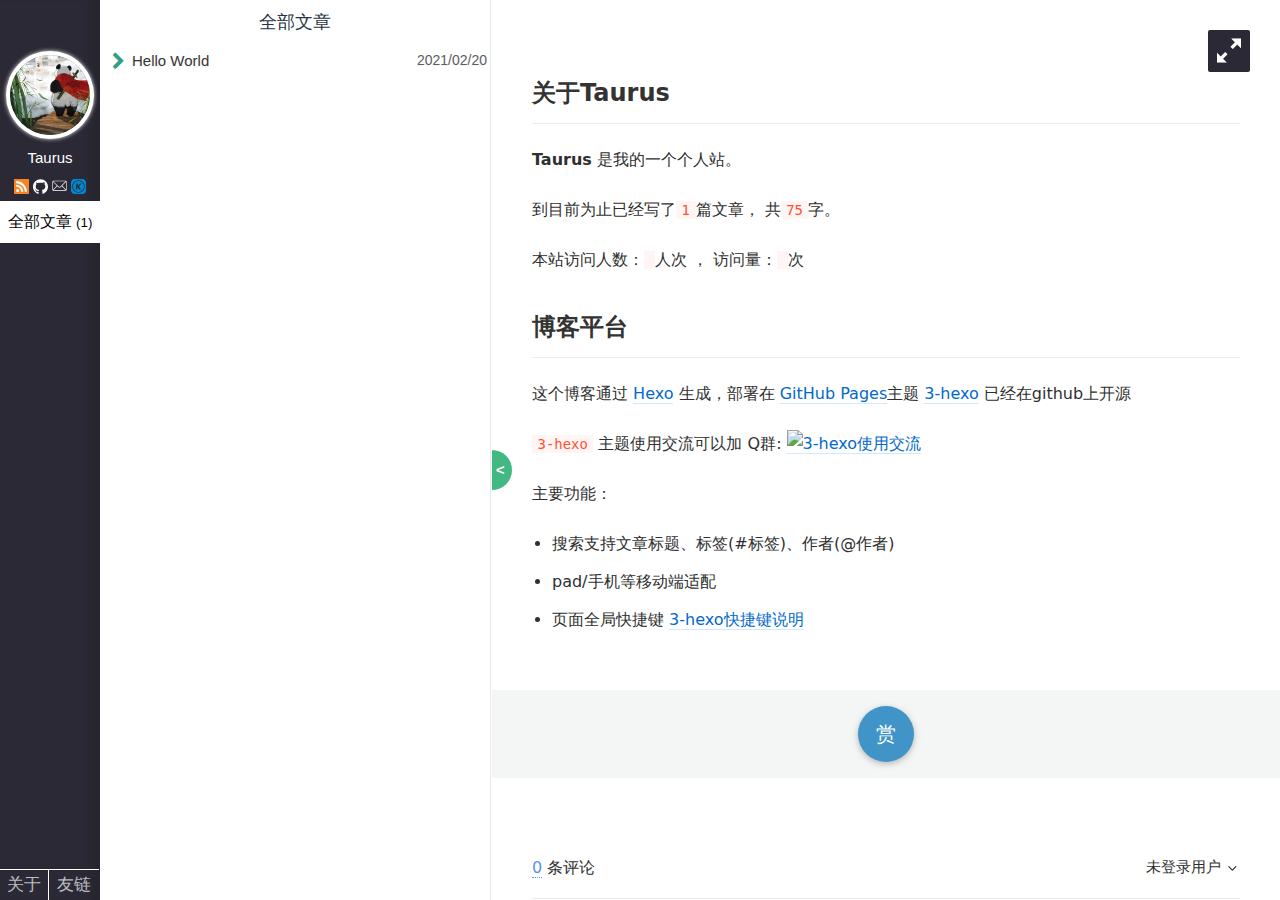
==== index.html @ 5e5635e1 "Site updated: 2021-02-20 22:38:14" ====
<!DOCTYPE html>
<html>
<head>
  <meta charset="utf-8">
  <title>Hexo</title>
  <meta name="keywords" content="">
  <meta name="description" content="Hexo">
    <meta name="viewport" content="width=device-width, initial-scale=1, maximum-scale=1">
<meta property="og:type" content="website">
<meta property="og:title" content="about">
<meta property="og:url" content="http://example.com/about/index.html">
<meta property="og:site_name" content="Hexo">
<meta property="og:locale" content="zh_CN">
<meta property="article:published_time" content="2021-02-20T12:24:36.000Z">
<meta property="article:modified_time" content="2021-02-20T12:24:36.630Z">
<meta property="article:author" content="Taurus">
<meta name="twitter:card" content="summary">


<link rel="icon" href="/img/avatar.jpg">

<link href="/css/style.css?v=1.1.0" rel="stylesheet">

<link href="/css/hl_theme/school-book.css?v=1.1.0" rel="stylesheet">

<link href="//cdn.jsdelivr.net/npm/animate.css@4.1.0/animate.min.css" rel="stylesheet">

<script src="//cdn.jsdelivr.net/npm/jquery@3.5.1/dist/jquery.min.js"></script>
<script src="/js/titleTip.js?v=1.1.0" ></script>

<script src="//cdn.jsdelivr.net/npm/highlightjs@9.16.2/highlight.pack.min.js"></script>
<script>
    hljs.initHighlightingOnLoad();
</script>

<script src="//cdn.jsdelivr.net/npm/nprogress@0.2.0/nprogress.min.js"></script>



<script src="//cdn.jsdelivr.net/npm/jquery.cookie@1.4.1/jquery.cookie.min.js" ></script>

<script src="/js/iconfont.js?v=1.1.0" ></script>

<meta name="generator" content="Hexo 5.3.0"></head>
<div style="display: none">
  <input class="theme_disqus_on" value="false">
  <input class="theme_preload_comment" value="">
  <input class="theme_blog_path" value="">
  <input id="theme_shortcut" value="true" />
  <input id="theme_highlight_on" value="true" />
  <input id="theme_code_copy" value="true" />
</div>



<body>
<aside class="nav mobile">
    <div class="nav-left">
        <a href="/"
   class="avatar_target">
    <img class="avatar"
         src="/img/avatar.jpg"/>
</a>
<div class="author">
    <span>Taurus</span>
</div>

<div class="icon">
    
        
            <a title="rss"
               href="/atom.xml"
               target="_blank">
                
                    <svg class="iconfont-svg" aria-hidden="true">
                        <use xlink:href="#icon-rss"></use>
                    </svg>
                
            </a>
        
    
        
            <a title="github"
               href="https://github.com/xpptaurus/"
               target="_blank">
                
                    <svg class="iconfont-svg" aria-hidden="true">
                        <use xlink:href="#icon-github"></use>
                    </svg>
                
            </a>
        
    
        
    
        
    
        
    
        
    
        
    
        
    
        
    
        
    
        
    
        
    
        
    
        
            <a title="email"
               href="mailto:xpp0506@outlook.com"
               target="_blank">
                
                    <svg class="iconfont-svg" aria-hidden="true">
                        <use xlink:href="#icon-email"></use>
                    </svg>
                
            </a>
        
    
        
    
        
            <a title="kugou"
               href="https://www.kugou.com/"
               target="_blank">
                
                    <svg class="iconfont-svg" aria-hidden="true">
                        <use xlink:href="#icon-kugou"></use>
                    </svg>
                
            </a>
        
    
        
    
</div>




<ul>
    <li>
        <div class="all active" data-rel="全部文章">全部文章
            
                <small>(1)</small>
            
        </div>
    </li>
    
</ul>
<div class="left-bottom">
    <div class="menus">
        
            
            
            
    </div>
    <div>
        
            <a class="about  hasFriend  site_url"
               
               href="/about">关于</a>
        
        <a style="width: 50%"
                
                                           class="friends">友链</a>
        
    </div>
</div>
<input type="hidden" id="yelog_site_posts_number" value="1">
<input type="hidden" id="yelog_site_word_count" value="75">
<div style="display: none">
    <span id="busuanzi_value_site_uv"></span>
    <span id="busuanzi_value_site_pv"></span>
</div>

    </div>
    <div class="nav-right">
        <div class="friends-area">
    <div class="friends-title">
        友情链接
        <i class="iconfont icon-left"></i>
    </div>
    <div class="friends-content">
        <ul>
            
            <li><a target="_blank" href="http://yelog.org/">叶落阁</a></li>
            
        </ul>
    </div>
</div>
        <div class="title-list">
    <div class="right-top">
        <div id="default-panel">
            <i class="iconfont icon-search" data-title="搜索 快捷键 i"></i>
            <div class="right-title">全部文章</div>
            <i class="iconfont icon-file-tree" data-title="切换到大纲视图 快捷键 w"></i>
        </div>
        <div id="search-panel">
            <i class="iconfont icon-left" data-title="返回"></i>
            <input id="local-search-input" />
            <label class="border-line" for="input"></label>
            <i class="iconfont icon-case-sensitive" data-title="大小写敏感"></i>
            <i class="iconfont icon-tag" data-title="标签"></i>
        </div>
        <div id="outline-panel" style="display: none">
            <div class="right-title">大纲</div>
            <i class="iconfont icon-list" data-title="切换到文章列表"></i>
        </div>
    </div>

    <div class="tags-list">
    <input id="tag-search" />
    <div class="tag-wrapper">
        
    </div>

</div>

    
    <nav id="title-list-nav">
        
        <a  class="全部文章 "
           href="/2021/02/20/hello-world/"
           data-tag=""
           data-author="" >
            <span class="post-title" title="Hello World">Hello World</span>
            <span class="post-date" title="2021-02-20 11:27:44">2021/02/20</span>
        </a>
        
        <div id="no-item-tips">

        </div>
    </nav>
    <div id="outline-list">
    </div>
</div>
    </div>
    <div class="hide-list">
        <div class="semicircle" data-title="切换全屏 快捷键 s">
            <div class="brackets first"><</div>
            <div class="brackets">&gt;</div>
        </div>
    </div>
</aside>
<div id="post" class="index">
    <div class="pjax">
        <article class="index">
            <div class="toc-ref">
    
        <ol class="toc"><li class="toc-item toc-level-2"><a class="toc-link" href="#%E5%85%B3%E4%BA%8ETaurus"><span class="toc-text">关于Taurus</span></a></li><li class="toc-item toc-level-2"><a class="toc-link" href="#%E5%8D%9A%E5%AE%A2%E5%B9%B3%E5%8F%B0"><span class="toc-text">博客平台</span></a></li></ol>
    
<style>
    .left-col .switch-btn,
    .left-col .switch-area {
        display: none;
    }
    .toc-level-3 i,
    .toc-level-3 ol {
        display: none !important;
    }
</style>
</div>
            <h2 id="关于Taurus"><a href="#关于Taurus" class="headerlink" title="关于Taurus"></a>关于Taurus</h2><p><strong>Taurus</strong> 是我的一个个人站。</p>
<p>到目前为止已经写了<code class="article_number"></code>篇文章， 共<code class="site_word_count"></code>字。</p>
<p>本站访问人数：<code class="site_uv"></code>人次 ， 访问量：<code class="site_pv"></code>次</p>
<h2 id="博客平台"><a href="#博客平台" class="headerlink" title="博客平台"></a>博客平台</h2><p>这个博客通过 <a target="_blank" rel="noopener" href="https://hexo.io/">Hexo</a> 生成，部署在 <a target="_blank" rel="noopener" href="https://pages.github.com/">GitHub Pages</a>主题 <a target="_blank" rel="noopener" href="https://github.com/yelog/hexo-theme-3-hexo">3-hexo</a> 已经在github上开源</p>
<p><code>3-hexo</code> 主题使用交流可以加 Q群: <a target="_blank" href="//shang.qq.com/wpa/qunwpa?idkey=e8cf083cc097141eaf323396f1766809b8e90ff00c67bb441898f672892f6904"><img data-ignore border="0" src="//pub.idqqimg.com/wpa/images/group.png" alt="3-hexo使用交流" title="3-hexo使用交流"></a></p>
<p>主要功能：</p>
<ul>
<li>搜索支持文章标题、标签(#标签)、作者(@作者)</li>
<li>pad/手机等移动端适配</li>
<li>页面全局快捷键 <a target="_blank" rel="noopener" href='http://yelog.org/2017/03/24/3-hexo-shortcuts/'>3-hexo快捷键说明</a></li>
</ul>

        </article>
        
        <p>
            <a  class="dashang" onclick="dashangToggle()">赏</a>
        </p>
        
        
    <div id="comments"></div>
<link rel="stylesheet" href="https://cdn.jsdelivr.net/npm/gitalk@1/dist/gitalk.css">

<script type="text/javascript">
    $.getScript('/js/gitalk.js', function () {
        var gitalk = new Gitalk({
            clientID: 'd3117de7c36313c85e5b',
            clientSecret: 'a9ff0239d09b434a0bc7a753581d381f7cf999e9',
            repo: 'xpptaurus.github.io',
            owner: 'xpptaurus',
            admin: ['xpptaurus'],
            id: decodeURI(location.pathname),
            distractionFreeMode: 'true',
            language: 'zh-CN',
            perPage: parseInt('10',10)
        })
        gitalk.render('comments')
    })
</script>


    </div>
    <div class="copyright">
        <p class="footer-entry">
    ©2016-2020 Yelog
</p>
<p class="footer-entry">Built with <a href="https://hexo.io/" target="_blank">Hexo</a> and <a href="https://github.com/yelog/hexo-theme-3-hexo" target="_blank">3-hexo</a> theme</p>

    </div>
</div>
<div class="full-toc">
    <button class="full" data-title="切换全屏 快捷键 s"><span class="min "></span></button>
<a class="" id="rocket" ></a>

</div>

<div class="hide_box" onclick="dashangToggle()"></div>
<div class="shang_box">
    <a class="shang_close"  onclick="dashangToggle()">×</a>
    <div class="shang_tit">
        <p>喜欢就点赞,疼爱就打赏</p>
    </div>
    <div class="shang_payimg">
        <div class="pay_img">
            <img src="/img/alipay.jpg" class="alipay" title="扫码支持">
            <img src="/img/weixin.jpg" class="weixin" title="扫码支持">
        </div>
    </div>
    <div class="shang_payselect">
        <span><label><input type="radio" name="pay" checked value="alipay">支付宝</label></span><span><label><input type="radio" name="pay" value="weixin">微信</label></span>
    </div>
</div>


</body>
<script src="/js/jquery.pjax.js?v=1.1.0" ></script>

<script src="/js/script.js?v=1.1.0" ></script>
<script>
    var img_resize = 'default';
    function initArticle() {
        /*渲染对应的表格样式*/
        
            $("#post .pjax table").addClass("green_title");
        

        /*渲染打赏样式*/
        
        $("input[name=pay]").on("click", function () {
            if($("input[name=pay]:checked").val()=="weixin"){
                $(".shang_box .shang_payimg .pay_img").addClass("weixin_img");
            } else {
                $(".shang_box .shang_payimg .pay_img").removeClass("weixin_img");
            }
        })
        

        /*高亮代码块行号*/
        
        $('pre code').each(function(){
            var lines = $(this).text().trim().split('\n').length, widther='';
            if (lines>99) {
                widther = 'widther'
            }
            var $numbering = $('<ul/>').addClass('pre-numbering ' + widther).attr("unselectable","on");
            $(this).addClass('has-numbering ' + widther)
                    .parent()
                    .append($numbering);
            for(var i=1;i<=lines;i++){
                $numbering.append($('<li/>').text(i));
            }
        });
        

        /*访问数量*/
        
        $.getScript("//busuanzi.ibruce.info/busuanzi/2.3/busuanzi.pure.mini.js");
        

        /*代码高亮，行号对齐*/
        $('.pre-numbering').css('line-height',$('.has-numbering').css('line-height'));

        
        
    }

    /*打赏页面隐藏与展示*/
    
    function dashangToggle() {
        $(".shang_box").fadeToggle();
        $(".hide_box").fadeToggle();
    }
    

</script>

<!--加入行号的高亮代码块样式-->

<style>
    pre{
        position: relative;
        margin-bottom: 24px;
        border-radius: 10px;
        border: 1px solid #e2dede;
        background: #FFF;
        overflow: hidden;
    }
    code.has-numbering{
        margin-left: 30px;
    }
    code.has-numbering.widther{
        margin-left: 35px;
    }
    .pre-numbering{
        margin: 0;
        position: absolute;
        top: 0;
        left: 0;
        width: 20px;
        padding: 0.5em 3px 0.7em 5px;
        border-right: 1px solid #C3CCD0;
        text-align: right;
        color: #AAA;
        background-color: ;
    }
    .pre-numbering.widther {
        width: 35px;
    }
</style>

<!--自定义样式设置-->
<style>
    
    
    .nav {
        width: 542px;
    }
    .nav.fullscreen {
        margin-left: -542px;
    }
    .nav-left {
        width: 120px;
    }
    
    
    @media screen and (max-width: 1468px) {
        .nav {
            width: 492px;
        }
        .nav.fullscreen {
            margin-left: -492px;
        }
        .nav-left {
            width: 100px;
        }
    }
    
    
    @media screen and (max-width: 1024px) {
        .nav {
            width: 492px;
            margin-left: -492px
        }
        .nav.fullscreen {
            margin-left: 0;
        }
    }
    
    @media screen and (max-width: 426px) {
        .nav {
            width: 100%;
        }
        .nav-left {
            width: 100%;
        }
    }
    
    
    .nav-right .title-list nav a .post-title, .nav-right .title-list #local-search-result a .post-title {
        color: #383636;
    }
    
    
    .nav-right .title-list nav a .post-date, .nav-right .title-list #local-search-result a .post-date {
        color: #5e5e5f;
    }
    
    
    .nav-right nav a.hover, #local-search-result a.hover{
        background-color: #e2e0e0;
    }
    
    

    /*列表样式*/
    

    /* 背景图样式 */
    
    


    /*引用块样式*/
    

    /*文章列表背景图*/
    

    
</style>







</html>
---- css/style.css ----
#comments {
  padding: 2.5em;
  background: #fff;
}
#comments .comment-bar {
  display: block;
  cursor: pointer;
  background: rgba(255,255,255,0.3);
  padding: 0.5rem;
  -webkit-box-shadow: 3px 2px 8px rgba(0,0,0,0.07);
  box-shadow: 3px 2px 8px rgba(0,0,0,0.07);
  text-align: center;
  font-size: 2rem;
}
#comments .comment-bar a {
  display: inline-block;
  width: 3em;
  text-decoration: none;
  outline-width: 0;
  color: #258fb8;
  outline: none;
}
#comments .comment-bar a .fa.pulse {
  -webkit-animation-name: pulse;
  animation-name: pulse;
}
#comments .comment-bar a .fa.animated {
  -webkit-animation-duration: 1s;
  animation-duration: 1s;
  -webkit-animation-fill-mode: both;
  animation-fill-mode: both;
}
#comments .comment-bar a .fa.animated.infinite {
  -webkit-animation-iteration-count: infinite;
  animation-iteration-count: infinite;
}
#comments .comment-bar a .fa:before {
  content: "\f27b";
}
#comments .comment-bar a .fa.fa-spinner {
  display: none;
}
.shang_box {
  width: 540px;
  height: 450px;
  padding: 10px;
  background-color: #3f3f3f;
  -webkit-border-radius: 10px;
  border-radius: 10px;
  position: fixed;
  z-index: 41;
  left: 50%;
  top: 50%;
  margin-left: -280px;
  margin-top: -225px;
  border: 1px dotted #000;
  display: none;
}
.shang_box .shang_close {
  position: absolute;
  display: inline-block;
  font-weight: 200;
  font-size: 50px;
  right: 19px;
  outline: none;
  text-shadow: none;
  color: #4094c7;
}
.shang_box .shang_tit {
  width: 100%;
  font-family: Roboto, "Roboto", serif;
  height: 75px;
  text-align: center;
  line-height: 66px;
  color: #fff;
  font-size: 30px;
  margin-top: 7px;
  margin-right: 2px;
}
.shang_box .shang_payimg {
  width: 255px;
  height: 255px;
  padding: 10px;
  border: 6px solid #4094c7;
  margin: 0 auto;
  -webkit-border-radius: 3px;
  border-radius: 3px;
  overflow: hidden;
}
.shang_box .shang_payimg .pay_img {
  width: 535px;
  vertical-align: middle;
  transition: margin-left 0.5s;
}
.shang_box .shang_payimg .pay_img.weixin_img {
  margin-left: -280px;
}
.shang_box .shang_payimg .pay_img img {
  width: 255px;
}
.shang_box .shang_payimg .pay_img img.weixin {
  margin: auto 0 auto 16px;
  display: block;
  float: right;
}
.shang_box .shang_payselect {
  font-size: 20px;
  color: #fff;
  text-align: center;
  margin: 0 auto;
  margin-top: 20px;
  height: 60px;
  width: 320px;
}
.shang_box .shang_payselect input[type=radio],
.shang_box .shang_payselect label {
  cursor: pointer;
}
.hide_box {
  z-index: 40;
  background: #000;
  opacity: 0.5;
  -moz-opacity: 0.5;
  left: 0;
  top: 0;
  bottom: 0;
  right: 0;
  height: 100%;
  width: 100%;
  position: fixed;
  display: none;
}
@-webkit-keyframes fadeIns {
  from {
    -webkit-transform: translateY(30px);
    opacity: 0;
  }
  to {
    -webkit-transform: translateY(0);
    opacity: 1;
  }
}
@-moz-keyframes fadeIns {
  from {
    -moz-transform: translateY(30px);
    opacity: 0;
  }
  to {
    -moz-transform: translateY(0);
    opacity: 1;
  }
}
@-ms-keyframes fadeIns {
  from {
    -ms-transform: translateY(30px);
    opacity: 0;
  }
  to {
    -ms-transform: translateY(0);
    opacity: 1;
  }
}
@-o-keyframes fadeIns {
  from {
    -o-transform: translateY(30px);
    opacity: 0;
  }
  to {
    -o-transform: translateY(0);
    opacity: 1;
  }
}
@-webkit-keyframes fadeOuts {
  from {
    -webkit-transform: translateY(0);
    opacity: 1;
  }
  to {
    -webkit-transform: translateY(-30px);
    opacity: 0;
  }
}
@-moz-keyframes fadeOuts {
  from {
    -moz-transform: translateY(0);
    opacity: 1;
  }
  to {
    -moz-transform: translateY(-30px);
    opacity: 0;
  }
}
@-ms-keyframes fadeOuts {
  from {
    -ms-transform: translateY(0);
    opacity: 1;
  }
  to {
    -ms-transform: translateY(-30px);
    opacity: 0;
  }
}
@-o-keyframes fadeOuts {
  from {
    -o-transform: translateY(0);
    opacity: 1;
  }
  to {
    -o-transform: translateY(-30px);
    opacity: 0;
  }
}
@-moz-keyframes fadeIns {
  from {
    transform: translateY(30px);
    opacity: 0;
  }
  to {
    transform: translateY(0);
    opacity: 1;
  }
}
@-webkit-keyframes fadeIns {
  from {
    transform: translateY(30px);
    opacity: 0;
  }
  to {
    transform: translateY(0);
    opacity: 1;
  }
}
@-o-keyframes fadeIns {
  from {
    transform: translateY(30px);
    opacity: 0;
  }
  to {
    transform: translateY(0);
    opacity: 1;
  }
}
@keyframes fadeIns {
  from {
    transform: translateY(30px);
    opacity: 0;
  }
  to {
    transform: translateY(0);
    opacity: 1;
  }
}
@-moz-keyframes fadeOuts {
  from {
    transform: translateY(0);
    opacity: 1;
  }
  to {
    transform: translateY(-30px);
    opacity: 0;
  }
}
@-webkit-keyframes fadeOuts {
  from {
    transform: translateY(0);
    opacity: 1;
  }
  to {
    transform: translateY(-30px);
    opacity: 0;
  }
}
@-o-keyframes fadeOuts {
  from {
    transform: translateY(0);
    opacity: 1;
  }
  to {
    transform: translateY(-30px);
    opacity: 0;
  }
}
@keyframes fadeOuts {
  from {
    transform: translateY(0);
    opacity: 1;
  }
  to {
    transform: translateY(-30px);
    opacity: 0;
  }
}
@font-face {
  font-family: 'icomoon';
  src: url("fonts/icomoon.eot?ul7tfk");
  src: url("fonts/icomoon.eot?ul7tfk#iefix") format('embedded-opentype'), url("fonts/icomoon.ttf?ul7tfk") format('truetype'), url("fonts/icomoon.woff?ul7tfk") format('woff'), url("fonts/icomoon.svg?ul7tfk#icomoon") format('svg');
  font-weight: normal;
  font-style: normal;
}
.article .article-meta .date:before,
.nav-right nav a:before,
#local-search-result a:before,
.nav-right form .cross:before,
.full-toc .full .min:before,
.full-toc .full .max:before,
.full-toc .post-toc-menu .post-toc-menu-icons:before,
.nav-left .icon a:before,
#post .pjax article .article-meta .top:before,
.article .article-meta .author:before,
.full-toc #rocket:before,
.full-toc #rocket:after,
.nav-right .back-title-list:before {
  margin-right: 0.2em;
  font-family: 'icomoon' !important;
  speak: none;
  font-style: normal;
  font-weight: normal;
  font-variant: normal;
  text-transform: none;
  line-height: 1;
  -webkit-font-smoothing: antialiased;
}
@font-face {
  font-family: 'iconfont'; /* project id 236002 */
  src: url("//at.alicdn.com/t/font_236002_600u3zzht94.eot");
  src: url("//at.alicdn.com/t/font_236002_600u3zzht94.eot?#iefix") format('embedded-opentype'), url("//at.alicdn.com/t/font_236002_600u3zzht94.woff2") format('woff2'), url("//at.alicdn.com/t/font_236002_600u3zzht94.woff") format('woff'), url("//at.alicdn.com/t/font_236002_600u3zzht94.ttf") format('truetype'), url("//at.alicdn.com/t/font_236002_600u3zzht94.svg#iconfont") format('svg');
}
.iconfont {
  font-family: "iconfont", "custom-iconfont" !important;
  font-size: 16px;
  font-style: normal;
  -webkit-font-smoothing: antialiased;
  -moz-osx-font-smoothing: grayscale;
}
.icon-clock:before {
  content: "\e787";
}
.icon-search:before {
  content: "\e60f";
}
.icon-email:before {
  content: "\e665";
}
.icon-cancle:before {
  content: "\e602";
}
.icon-right:before {
  content: "\e65b";
}
.icon-tag:before {
  content: "\e603";
}
.icon-rss:before {
  content: "\e611";
}
.icon-csdn:before {
  content: "\e601";
}
.icon-juejin:before {
  content: "\e605";
}
.icon-twitter:before {
  content: "\e659";
}
.icon-github:before {
  content: "\e600";
}
.icon-jianshu:before {
  content: "\e68a";
}
.icon-zhihu:before {
  content: "\e6c2";
}
.icon-facebook:before {
  content: "\e604";
}
.icon-linkedin:before {
  content: "\e64d";
}
.icon-instagram:before {
  content: "\e66c";
}
.icon-weibo:before {
  content: "\e698";
}
.icon-oschina:before {
  content: "\e606";
}
.icon-reddit:before {
  content: "\e60c";
}
.icon-qq:before {
  content: "\e626";
}
.icon-kugou:before {
  content: "\e6ce";
}
.icon-file-tree:before {
  content: "\e6a6";
}
.icon-left:before {
  content: "\e624";
}
.icon-list:before {
  content: "\e619";
}
.icon-category:before {
  content: "\e62c";
}
.icon-tag:before {
  content: "\e7a3";
}
.icon-case-sensitive:before {
  content: "\e612";
}
.neteasemusic:before {
  content: "\e607";
}
.iconfont-svg {
  width: 1em;
  height: 1em;
  vertical-align: -0.15em;
  fill: currentColor;
  overflow: hidden;
}
.full-toc .full {
  display: block;
  position: fixed;
  top: 30px;
  right: 40px;
  z-index: 31;
  width: 42px;
  height: 42px;
  padding: 0;
  background: transparent;
  border: none;
  border-radius: 2px;
  outline: none;
  overflow: hidden;
  cursor: pointer;
}
.full-toc .full .min,
.full-toc .full .max {
  transform: translateX(50%);
  padding-top: 9px;
  display: block;
  width: 200%;
  height: 42px;
  margin-left: -100%;
  font-size: 24px;
  line-height: 42px;
  color: #fff;
  background: #2a2935;
  overflow: hidden;
}
.full-toc .full .min:before {
  float: left;
  width: 50%;
  content: "\e98b";
}
.full-toc .full .max:before {
  float: left;
  width: 50%;
  content: "\e98c";
}
.full-toc #rocket {
  position: fixed;
  bottom: 30px;
  top: auto;
  right: 20px;
  font-size: 40px;
  z-index: 21;
  display: none;
  opacity: 0;
  transition: opacity 0.8s, bottom 0.8s;
}
.full-toc #rocket:hover {
  opacity: 1;
}
.full-toc #rocket:hover::before {
  color: #449fdb;
}
.full-toc #rocket:before {
  content: "\e900";
  position: absolute;
  bottom: 0;
  right: -4px;
  transition: color 0.5s;
}
.full-toc #rocket.launch {
  bottom: 450px;
  opacity: 0;
}
.full-toc #rocket.launch:before {
  content: "\e900";
  position: absolute;
  bottom: 0;
  right: -4px;
  color: #449fdb;
}
.full-toc #rocket.launch:after {
  content: "\e9a9";
  position: absolute;
  right: 9px;
  bottom: -16px;
  font-size: 21px;
  color: #f00;
}
.nav-left {
  width: 120px;
  height: 100%;
  background: #2a2935;
  box-shadow: inset -15px 0 15px -15px #222;
  float: left;
  position: relative;
  -webkit-user-select: none;
  -moz-user-select: none;
  -ms-user-select: none;
  -o-user-select: none;
  user-select: none;
}
.nav-left .avatar {
  width: 100px;
  height: 100px;
  margin: 55px auto 15px;
  border-radius: 50%;
  box-shadow: 0 0 0 4px #fff, 0 0 4px 4px #eee;
  background-repeat: no-repeat;
  background-size: 100px 100px;
  display: block;
}
.nav-left .avatar:hover {
  -webkit-animation: rubberBand 1s;
  animation: rubberBand 1s;
}
.nav-left .author {
  text-align: center;
  height: 27px;
  color: #fff;
}
.nav-left .more-menus {
  display: none;
}
.nav-left .icon {
  text-align: center;
  margin: 0 auto 5px;
}
.nav-left .icon a {
  color: #fff;
  line-height: 19px;
}
.nav-left .icon a:hover {
  color: #309e85;
}
.nav-left ul {
  margin: 0;
  padding: 0;
  font-size: 17px;
  border-top: 1px solid #fff;
  list-style: none;
  overflow-y: auto;
}
.nav-left ul.sub {
  transition: height 0.3s, border-top 0.3s;
  border-left: solid 2px #f00;
  overflow-y: hidden;
}
.nav-left ul.sub.hide {
  height: 0 !important;
  border-top: hidden;
}
.nav-left ul.sub li {
  line-height: 25px;
  font-size: 14px;
}
.nav-left ul.sub li:last-child {
  border-bottom: hidden;
}
.nav-left ul.sub li>div {
  height: 25px;
}
.nav-left ul li {
  line-height: 40px;
  text-align: center;
  border-bottom: 1px solid #fff;
  cursor: pointer;
}
.nav-left ul li>div {
  height: 40px;
  color: rgba(255,255,255,0.7);
  transition: all 0.15s linear;
  position: relative;
  white-space: nowrap;
  overflow: hidden;
}
.nav-left ul li>div:hover {
  color: #f7f7f7;
  box-shadow: inset 6px 0 0 #fff;
}
.nav-left ul li>div.active {
  color: #020202;
  box-shadow: inset 165px 0 0 #fff;
}
.nav-left ul li>div>.fold {
  left: 4px;
  font-size: 0.7em;
  position: absolute;
  transition: transform 0.3s;
}
.nav-left ul li>div>.fold.unfold {
  transform: rotate(90deg);
}
.nav-left .left-bottom {
  position: absolute;
  display: table;
  border-collapse: collapse;
  bottom: 0;
  width: 100%;
  font-size: 0;
  color: rgba(255,255,255,0.7);
}
.nav-left .left-bottom a {
  font-size: 17px;
  display: table-cell;
  height: 30px;
  text-align: center;
  vertical-align: middle;
  border-top: 1px solid #fff;
  width: 100%;
  line-height: 30px;
}
.nav-left .left-bottom a.about {
  display: inline-block;
}
.nav-left .left-bottom a.about.hasFriend {
  border-right: 1px solid #fff;
  width: calc(49% - 1px);
}
.nav-left .left-bottom a.friends {
  display: inline-block;
}
.nav-left .left-bottom a.dynamic-menu {
  display: block;
}
.nav-right {
  width: 420px;
  height: 100%;
  background: #fff;
  border-right: 1px solid #e5e8ec;
  overflow: hidden;
  float: left;
  position: relative;
  -webkit-user-select: none;
  -moz-user-select: none;
  -ms-user-select: none;
  -o-user-select: none;
  user-select: none;
}
.nav-right .title-list {
  margin-left: 0;
  transition: margin-left 0.5s;
}
.nav-right .title-list.friend {
  margin-left: 421px;
}
.nav-right .title-list .right-top {
  height: 45px;
  position: absolute;
  top: 0;
  width: 100%;
  font-size: 15px;
}
.nav-right .title-list .right-top #default-panel,
.nav-right .title-list .right-top #outline-panel {
  text-align: center;
  height: 45px;
}
.nav-right .title-list .right-top #default-panel .right-title,
.nav-right .title-list .right-top #outline-panel .right-title {
  height: 45px;
  line-height: 45px;
  font-size: 18px;
}
.nav-right .title-list .right-top #default-panel .iconfont,
.nav-right .title-list .right-top #outline-panel .iconfont {
  position: absolute;
  top: 50%;
  transform: translate(0, -50%);
  cursor: pointer;
  font-size: 16px;
}
.nav-right .title-list .right-top #default-panel .iconfont.icon-search,
.nav-right .title-list .right-top #outline-panel .iconfont.icon-search {
  left: 15px;
}
.nav-right .title-list .right-top #default-panel .iconfont.icon-search.active,
.nav-right .title-list .right-top #outline-panel .iconfont.icon-search.active {
  color: #007fff;
}
.nav-right .title-list .right-top #default-panel .iconfont.icon-file-tree,
.nav-right .title-list .right-top #outline-panel .iconfont.icon-file-tree {
  right: 15px;
  font-size: 18px;
}
.nav-right .title-list .right-top #default-panel .iconfont.icon-list,
.nav-right .title-list .right-top #outline-panel .iconfont.icon-list {
  right: 15px;
}
.nav-right .title-list .right-top #search-panel {
  height: 45px;
  line-height: 45px;
  display: none;
}
.nav-right .title-list .right-top #search-panel .iconfont {
  position: absolute;
  top: 50%;
  transform: translate(0, -50%);
  cursor: pointer;
}
.nav-right .title-list .right-top #search-panel .iconfont.icon-left {
  left: 15px;
}
.nav-right .title-list .right-top #search-panel .iconfont.icon-case-sensitive {
  right: 50px;
}
.nav-right .title-list .right-top #search-panel .iconfont.icon-case-sensitive:hover::before,
.nav-right .title-list .right-top #search-panel .iconfont.icon-case-sensitive.active:before {
  background: #bfbcbc;
  padding: 1px;
  border: 1px solid #979696;
}
.nav-right .title-list .right-top #search-panel .iconfont.icon-tag {
  right: 15px;
}
.nav-right .title-list .right-top #search-panel #local-search-input {
  font-size: 18px;
  color: #333;
  height: 32px;
  width: calc(100% - 90px);
  margin: auto 45px auto 45px;
  border: none;
  border-bottom: 1px solid #e5e8ec;
  outline: none;
}
.nav-right .title-list .right-top #search-panel #local-search-input:focus + .border-line {
  width: calc(100% - 90px);
}
.nav-right .title-list .right-top #search-panel .border-line {
  position: absolute;
  left: 45px;
  right: 0;
  bottom: 5px;
  z-index: 1;
  height: 2px;
  background-color: #03a6ff;
  width: 0;
  transition: all 0.3s;
}
.nav-right .title-list .tags-list {
  display: none;
  margin: 15px 10px 15px;
  padding: 10px;
  background: #f1f1f1;
  border-radius: 25px;
  list-style: none outside none;
  width: 150px;
  position: fixed;
  z-index: 200;
  left: 200px;
  top: 45px;
  box-shadow: 0 2px 12px 0 rgba(0,0,0,0.1);
  border: 1px solid #ebeef5;
}
.nav-right .title-list .tags-list #tag-search {
  display: block;
  width: 100%;
  height: 28px;
  font-size: 17px;
  padding-left: 10px;
  border-radius: 14px;
  border: none;
  outline: none;
  box-sizing: border-box;
}
.nav-right .title-list .tags-list .tag-wrapper {
  max-height: 500px;
  overflow-y: auto;
  overflow-x: hidden;
  margin-top: 10px;
}
.nav-right .title-list .tags-list .tag-wrapper::-webkit-scrollbar {
  width: 3px;
}
.nav-right .title-list .tags-list .tag-wrapper::-webkit-scrollbar-thumb {
  background: #309e85;
}
.nav-right .title-list .tags-list .tag-wrapper li {
  float: none;
  cursor: pointer;
  position: relative;
  font-size: 14px;
  color: #333;
  padding: 0 20px;
}
.nav-right .title-list .tags-list .tag-wrapper li:hover {
  background: #fff;
}
.nav-right .title-list .tags-list .tag-wrapper li .icon-tag {
  position: absolute;
  left: 15px;
  top: 50%;
  transform: translate(0, -50%);
}
.nav-right .title-list .tags-list .tag-wrapper li a {
  height: 18px;
  line-height: 18px;
  padding: 0 5px 0 10px;
  position: relative;
  border-radius: 0 5px 5px 0;
  margin: 5px 9px 5px 8px;
  display: inline-block;
  white-space: nowrap;
  text-overflow: ellipsis;
}
.nav-right .title-list #outline-list {
  display: none;
  position: absolute;
  top: 45px;
  width: 100%;
  padding: 0 25px;
  box-sizing: border-box;
  height: calc(100vh - 45px);
  overflow-y: auto;
  overflow-x: hidden;
}
.nav-right .title-list #outline-list::-webkit-scrollbar {
  width: 3px;
}
.nav-right .title-list #outline-list::-webkit-scrollbar-thumb {
  background: #309e85;
}
.nav-right .title-list #outline-list .toc {
  list-style-type: none;
  font-size: 1rem;
  line-height: 1.3;
  padding: 0;
  color: #333;
  font-weight: 400;
  position: relative;
}
.nav-right .title-list #outline-list .toc:before {
  content: "";
  position: absolute;
  top: 0;
  left: 7px;
  bottom: 0;
  width: 2px;
  background-color: #ebedef;
  opacity: 0.5;
}
.nav-right .title-list #outline-list .toc .toc-level-1>a,
.nav-right .title-list #outline-list .toc .toc-level-2>a {
  font-weight: 600;
  color: #333;
  margin: 6px 0;
  padding: 4px 0 4px 21px;
}
.nav-right .title-list #outline-list .toc .toc-level-1>a:before,
.nav-right .title-list #outline-list .toc .toc-level-2>a:before {
  left: 5px;
  margin-top: -3px;
  width: 6px;
  height: 6px;
}
.nav-right .title-list #outline-list .toc ol {
  list-style-type: none;
}
.nav-right .title-list #outline-list .toc a {
  display: block;
  position: relative;
  padding: 4px 0 4px 12px;
  white-space: nowrap;
  overflow: hidden;
  text-overflow: ellipsis;
  transition: none;
}
.nav-right .title-list #outline-list .toc a:hover {
  background-color: #ebedef;
}
.nav-right .title-list #outline-list .toc a.active {
  background-color: #ebedef;
  color: #007fff;
}
.nav-right .title-list #outline-list .toc a:before {
  content: "";
  position: absolute;
  top: 50%;
  left: 0;
  margin-top: -2px;
  width: 4px;
  height: 4px;
  background-color: currentColor;
  border-radius: 50%;
}
.nav-right .title-list nav,
.nav-right .title-list #local-search-result {
  clear: both;
  width: 100%;
  height: calc(100vh - 45px);
  padding-bottom: 10px;
  color: #64717f;
  text-shadow: -1px 1px 0 rgba(125,139,153,0.1);
  overflow-y: auto;
  overflow-x: hidden;
  position: absolute;
  top: 45px;
  bottom: 0;
  -webkit-overflow-scrolling: touch;
}
.nav-right .title-list nav::-webkit-scrollbar,
.nav-right .title-list #local-search-result::-webkit-scrollbar {
  width: 3px;
}
.nav-right .title-list nav::-webkit-scrollbar-thumb,
.nav-right .title-list #local-search-result::-webkit-scrollbar-thumb {
  background: #309e85;
}
.nav-right .title-list nav #no-item-tips,
.nav-right .title-list #local-search-result #no-item-tips {
  display: none;
  height: 32px;
  line-height: 1.5;
  padding: 15px;
}
.nav-right .title-list nav #no-item-tips span,
.nav-right .title-list #local-search-result #no-item-tips span {
  color: #ff5722;
}
.nav-right .title-list nav .search-result-list,
.nav-right .title-list #local-search-result .search-result-list {
  margin-top: 0;
  padding-left: 0;
}
.nav-right .title-list nav .search-result-list .search-result,
.nav-right .title-list #local-search-result .search-result-list .search-result {
  padding: 0 16px 0 32px;
  margin: 0;
  color: #808080;
}
.nav-right .title-list nav .search-result-list .search-result .search-keyword,
.nav-right .title-list #local-search-result .search-result-list .search-result .search-keyword {
  color: #f00;
  font-style: normal;
}
.nav-right .title-list nav a,
.nav-right .title-list #local-search-result a {
  display: block;
  height: 32px;
  color: inherit;
  position: relative;
}
.nav-right .title-list nav a:before,
.nav-right .title-list #local-search-result a:before {
  content: "\e901";
  position: absolute;
  top: 7px;
  left: 12px;
  z-index: 1;
  font-size: 18px;
  color: #309e85;
}
.nav-right .title-list nav a#top:before,
.nav-right .title-list #local-search-result a#top:before {
  content: "\f08d";
}
.nav-right .title-list nav a.hover:before,
.nav-right .title-list #local-search-result a.hover:before {
  animation: wobble 1s linear;
}
.nav-right .title-list nav a .post-title,
.nav-right .title-list #local-search-result a .post-title {
  width: -webkit-calc(100% - 155px);
  width: -moz-calc(100% - 155px);
  width: calc(100% - 155px);
  float: left;
  clear: both;
  margin: 5px 0;
  padding-left: 32px;
  font-size: 16px;
  line-height: 22px;
  white-space: nowrap;
  text-decoration: none;
  text-overflow: ellipsis;
  color: #55606f;
  overflow: hidden;
  outline: none;
}
.nav-right .title-list nav a .post-date,
.nav-right .title-list #local-search-result a .post-date {
  font-size: 15px;
  margin: 8px 0;
  padding-right: 3px;
  color: #9aa4af;
  float: right;
}
.nav-right .friends-area {
  height: 100%;
  margin-left: -421px;
  transition: margin-left 0.5s;
  position: absolute;
}
.nav-right .friends-area.friend {
  margin-left: 0;
}
.nav-right .friends-area .friends-title {
  height: 45px;
  text-align: center;
  vertical-align: middle;
  display: table-cell;
  width: 420px;
  font-size: 18px;
  position: relative;
}
.nav-right .friends-area .friends-title .icon-left {
  position: absolute;
  top: 50%;
  transform: translate(0, -50%) rotateZ(180deg);
  cursor: pointer;
  right: 15px;
}
.nav-right .friends-area .friends-content {
  overflow-y: auto;
  height: calc(100vh - 45px);
}
.nav-right .friends-area .friends-content a {
  line-height: 30px;
  color: #4183c4;
}
#nprogress {
  position: fixed;
  top: 0;
  left: 0;
  z-index: 1000;
  width: 100%;
  height: 3px;
}
#nprogress > .bar {
  height: 100%;
  background: #f00;
}
.spinner {
  width: 7px;
  height: 7px;
  position: relative;
  display: inline-block;
  margin-right: 10px;
  margin-left: -9px;
}
.cube1,
.cube2 {
  background-color: #bcc1c4;
  width: 7px;
  height: 7px;
  position: absolute;
  top: -6px;
  left: 0;
  -webkit-animation: cubemove 1.8s infinite ease-in-out;
  animation: cubemove 1.8s infinite ease-in-out;
}
.cube2 {
  -webkit-animation-delay: -0.9s;
  animation-delay: -0.9s;
}
@-webkit-keyframes cubemove {
  25% {
    -webkit-transform: translateX(9px) rotate(-90deg) scale(0.5);
  }
  50% {
    -webkit-transform: translateX(9px) translateY(9px) rotate(-180deg);
  }
  75% {
    -webkit-transform: translateX(0px) translateY(9px) rotate(-270deg) scale(0.5);
  }
  100% {
    -webkit-transform: rotate(-360deg);
  }
}
@-moz-keyframes cubemove {
  25% {
    transform: translateX(9px) rotate(-90deg) scale(0.5);
    -webkit-transform: translateX(9px) rotate(-90deg) scale(0.5);
  }
  50% {
    transform: translateX(9px) translateY(9px) rotate(-179deg);
    -webkit-transform: translateX(9px) translateY(9px) rotate(-179deg);
  }
  50.1% {
    transform: translateX(9px) translateY(9px) rotate(-180deg);
    -webkit-transform: translateX(9px) translateY(9px) rotate(-180deg);
  }
  75% {
    transform: translateX(0px) translateY(9px) rotate(-270deg) scale(0.5);
    -webkit-transform: translateX(0px) translateY(9px) rotate(-270deg) scale(0.5);
  }
  100% {
    transform: rotate(-360deg);
    -webkit-transform: rotate(-360deg);
  }
}
@-webkit-keyframes cubemove {
  25% {
    transform: translateX(9px) rotate(-90deg) scale(0.5);
    -webkit-transform: translateX(9px) rotate(-90deg) scale(0.5);
  }
  50% {
    transform: translateX(9px) translateY(9px) rotate(-179deg);
    -webkit-transform: translateX(9px) translateY(9px) rotate(-179deg);
  }
  50.1% {
    transform: translateX(9px) translateY(9px) rotate(-180deg);
    -webkit-transform: translateX(9px) translateY(9px) rotate(-180deg);
  }
  75% {
    transform: translateX(0px) translateY(9px) rotate(-270deg) scale(0.5);
    -webkit-transform: translateX(0px) translateY(9px) rotate(-270deg) scale(0.5);
  }
  100% {
    transform: rotate(-360deg);
    -webkit-transform: rotate(-360deg);
  }
}
@-o-keyframes cubemove {
  25% {
    transform: translateX(9px) rotate(-90deg) scale(0.5);
    -webkit-transform: translateX(9px) rotate(-90deg) scale(0.5);
  }
  50% {
    transform: translateX(9px) translateY(9px) rotate(-179deg);
    -webkit-transform: translateX(9px) translateY(9px) rotate(-179deg);
  }
  50.1% {
    transform: translateX(9px) translateY(9px) rotate(-180deg);
    -webkit-transform: translateX(9px) translateY(9px) rotate(-180deg);
  }
  75% {
    transform: translateX(0px) translateY(9px) rotate(-270deg) scale(0.5);
    -webkit-transform: translateX(0px) translateY(9px) rotate(-270deg) scale(0.5);
  }
  100% {
    transform: rotate(-360deg);
    -webkit-transform: rotate(-360deg);
  }
}
@keyframes cubemove {
  25% {
    transform: translateX(9px) rotate(-90deg) scale(0.5);
    -webkit-transform: translateX(9px) rotate(-90deg) scale(0.5);
  }
  50% {
    transform: translateX(9px) translateY(9px) rotate(-179deg);
    -webkit-transform: translateX(9px) translateY(9px) rotate(-179deg);
  }
  50.1% {
    transform: translateX(9px) translateY(9px) rotate(-180deg);
    -webkit-transform: translateX(9px) translateY(9px) rotate(-180deg);
  }
  75% {
    transform: translateX(0px) translateY(9px) rotate(-270deg) scale(0.5);
    -webkit-transform: translateX(0px) translateY(9px) rotate(-270deg) scale(0.5);
  }
  100% {
    transform: rotate(-360deg);
    -webkit-transform: rotate(-360deg);
  }
}
#post {
  height: 100%;
  font-weight: 400;
  font-size: 16px;
  line-height: 1.75;
  background: #f4f5f5;
  overflow-x: hidden;
  overflow-y: auto;
  -webkit-overflow-scrolling: touch;
  font-family: -apple-system, system-ui, BlinkMacSystemFont, Helvetica Neue, PingFang SC, Hiragino Sans GB, Microsoft YaHei, Arial, sans-serif;
  color: #2f2f2f;
  margin-left: 1px;
}
#post ::selection {
  color: #fff;
  background: #33caa6;
  text-shadow: none;
}
#post .pjax {
  max-width: 900px;
  min-height: calc(100vh - 143px);
  margin: 0 auto;
  overflow-y: auto;
  transition: padding-right 0.5s;
  opacity: 1;
}
#post .pjax.fadeIns {
  -webkit-animation: fadeIns 0.3s;
  -moz-animation: fadeIns 0.3s;
  -ms-animation: fadeIns 0.3s;
  -o-animation: fadeIns 0.3s;
  animation: fadeIns 0.3s;
}
#post .pjax.fadeOuts {
  -webkit-animation: fadeOuts 0.2s;
  -moz-animation: fadeOuts 0.2s;
  -ms-animation: fadeOuts 0.2s;
  -o-animation: fadeOuts 0.2s;
  animation: fadeOuts 0.2s;
}
#post .pjax article {
  padding: 2.5em;
  background: #fff;
/* Inline code */
}
#post .pjax article .article-entry>p:nth-child(1) {
  margin-top: 20px;
}
#post .pjax article .article-meta {
  font-size: 0.9em;
  color: #bcc1c4;
  border-left: 3px solid #b4b4b4;
  padding-left: 10px;
}
#post .pjax article .article-meta > span {
  margin-right: 8px;
}
#post .pjax article .article-meta .origin a {
  color: inherit;
}
#post .pjax article .article-meta .origin a:hover {
  color: #4078c0;
}
#post .pjax article .article-meta .top-comment a {
  cursor: pointer;
  color: inherit;
  font: 400 15px/1 "Open Sans", "Hiragino Sans GB", sans-serif;
}
#post .pjax article .article-meta .top-comment a:hover {
  color: #4078c0;
}
#post .pjax article .article-meta .top:before {
  content: "\f08d";
}
#post .pjax article .article-meta .top a {
  color: inherit;
  margin-left: 5px;
  border-bottom: none;
}
#post .pjax article .article-meta .top a:hover {
  text-decoration: none;
  cursor: text;
}
#post .pjax article .article-meta .author:before {
  content: "\f007";
}
#post .pjax article .article-meta .author:hover {
  cursor: pointer;
}
#post .pjax article .article-meta .author a {
  margin-left: 5px;
  color: inherit;
}
#post .pjax article .article-meta .author a:hover {
  text-decoration: none;
}
#post .pjax article .article-meta .book a {
  cursor: pointer;
  color: inherit;
}
#post .pjax article .article-meta .book a:hover {
  color: #4078c0;
}
#post .pjax article .article-meta .tag {
  margin-left: 8px;
}
#post .pjax article .article-meta .tag a {
  height: 18px;
  line-height: 18px;
  font-size: 0.9em;
  padding: 0 5px 0 10px;
  color: #fff;
  position: relative;
  border-radius: 0 5px 5px 0;
  margin: 5px 4px 5px 8px;
  white-space: nowrap;
  display: inline-block;
}
#post .pjax article .article-meta .tag a:hover {
  text-decoration: none;
}
#post .pjax article .article-meta .tag a:before {
  content: " ";
  width: 0;
  height: 0;
  position: absolute;
  top: 0;
  left: -18px;
  border: 9px solid transparent;
  border-right-color: #d0d0d0;
}
#post .pjax article .article-meta .tag a:after {
  content: " ";
  width: 4px;
  height: 4px;
  background-color: #fff;
  border-radius: 4px;
  box-shadow: 0 0 0 1px rgba(0,0,0,0.3);
  position: absolute;
  top: 7px;
  left: 2px;
}
#post .pjax article .article-meta .tag a.color1 {
  background: #ff945c;
}
#post .pjax article .article-meta .tag a.color1:before {
  border-right-color: #ff945c;
}
#post .pjax article .article-meta .tag a.color2 {
  background: #cc8167;
}
#post .pjax article .article-meta .tag a.color2:before {
  border-right-color: #cc8167;
}
#post .pjax article .article-meta .tag a.color3 {
  background: #ba8f6c;
}
#post .pjax article .article-meta .tag a.color3:before {
  border-right-color: #ba8f6c;
}
#post .pjax article .article-meta .tag a.color4 {
  background: #94635c;
}
#post .pjax article .article-meta .tag a.color4:before {
  border-right-color: #94635c;
}
#post .pjax article .article-meta .tag a.color5 {
  background: #7b5d5f;
}
#post .pjax article .article-meta .tag a.color5:before {
  border-right-color: #7b5d5f;
}
#post .pjax article .article-title {
  margin: 0;
  font-size: 1.8em;
  border-bottom: 0;
  line-height: 31px;
  margin-bottom: 10px;
}
#post .pjax article .toc-ref {
  display: none;
}
#post .pjax article a {
  color: #0269c8;
  word-break: break-all;
  border-bottom: 1px solid #d1e9ff;
}
#post .pjax article a:hover {
  text-decoration: underline;
}
#post .pjax article .div_img,
#post .pjax article figure {
  margin: 0;
  padding: 10px 0;
  text-align: center;
}
#post .pjax article img:not([data-ignore]) {
  max-width: 95%;
  display: inline-block;
  margin: auto;
  cursor: zoom-in;
  padding: 1px;
}
#post .pjax article .img_alt {
  text-align: center;
}
#post .pjax article .img_alt span {
  border-bottom: 1px solid #d9d9d9;
  padding: 10px 30px;
  color: #969696;
  font-family: "Open Sans", "Hiragino Sans GB", sans-serif;
  display: inline-block;
}
#post .pjax article blockquote {
  color: #666;
  padding: 1px 23px;
  margin: 22px 0;
  border-left: 4px solid #cbcbcb;
  background-color: #f8f8f8;
}
#post .pjax article blockquote p {
  margin: 10px 0;
}
#post .pjax article strong {
  font-weight: 700;
}
#post .pjax article p {
  line-height: inherit;
  margin-top: 22px;
  margin-bottom: 22px;
}
#post .pjax article .inner-toc {
  border: #e2dede solid 1px;
}
#post .pjax article .inner-toc h2 {
  border-bottom: none;
  margin: 10px 20px;
}
#post .pjax article .inner-toc ol {
  list-style: none;
}
#post .pjax article ol {
  padding-left: 28px;
}
#post .pjax article ul:not(.pre-numbering)>li {
  margin-bottom: 10px;
  margin-left: -20px;
}
#post .pjax article table {
  padding: 0;
  border-spacing: 0;
  border-collapse: collapse;
}
#post .pjax article table tr {
  border-top: 1px solid #ccc;
  background-color: #fff;
  margin: 0;
  padding: 0;
}
#post .pjax article table tr:nth-child(2n) {
  background-color: #f8f8f8;
}
#post .pjax article table tr th {
  font-weight: bold;
  border: 1px solid #ccc;
  text-align: left;
  margin: 0;
  padding: 6px 13px;
}
#post .pjax article table tr th:first-child,
#post .pjax article table tr th:last-child {
  margin-top: 0;
  margin-bottom: 0;
}
#post .pjax article table tr td {
  border: 1px solid #ddd;
  text-align: left;
  margin: 0;
  padding: 6px 13px;
}
#post .pjax article table tr td:first-child,
#post .pjax article table tr td:last-child {
  margin-top: 0;
  margin-bottom: 0;
}
#post .pjax article table.green tr:nth-child(2n) {
  background-color: #e3f1ea;
}
#post .pjax article table.green tr th {
  color: #fff;
  font-weight: bold;
  background-color: #5db084;
}
#post .pjax article table.green_title tr th {
  color: #eee;
  border: 1px solid #009688;
  background-color: #009688;
}
#post .pjax article :not(pre) > code {
  background-color: #fff5f5;
  color: #ff502c;
  font-size: 0.87em;
  padding: 0.065em 0.4em;
}
#post .pjax article pre.mermaid {
  border: none;
  text-align: center;
}
#post .pjax article pre {
  position: relative;
}
#post .pjax article pre .code-embed {
  position: absolute;
  font-size: 12px;
  top: 3px;
  right: 15px;
  color: rgba(140,140,140,0.8);
}
#post .pjax article pre .code-embed-copy {
  cursor: pointer;
  padding-left: 10px;
}
#post .pjax article pre > code {
  font-size: 14px;
  border-radius: 3px;
  padding: 18px 15px 12px;
  font-family: Menlo, Monaco, Consolas, Courier New, monospace;
/* 滚动条 */
}
#post .pjax article pre > code::-webkit-scrollbar-thumb:horizontal {
  width: 5px;
  background-color: #ccc;
  -webkit-border-radius: 6px;
}
#post .pjax article pre > code::-webkit-scrollbar-track-piece {
  background-color: #fff; /*滚动条的背景颜色*/
  -webkit-border-radius: 0; /*滚动条的圆角宽度*/
}
#post .pjax article pre > code::-webkit-scrollbar {
  width: 10px /*滚动条的宽度*/;
  height: 8px /*滚动条的高度*/;
}
#post .pjax article pre > code::-webkit-scrollbar-thumb:vertical {
  height: 50px;
  background-color: #999;
  -webkit-border-radius: 4px;
  outline: 2px solid #fff;
  outline-offset: -2px;
  border: 2px solid #fff;
}
#post .pjax article pre > code::-webkit-scrollbar-thumb:hover {
  height: 50px;
  background-color: #9f9f9f;
  -webkit-border-radius: 4px;
}
#post .dashang {
  display: block;
  width: 56px;
  margin: auto;
  height: 56px;
  line-height: 56px;
  font-size: 20px;
  color: #fff;
  border: none;
  background: #4094c7;
  -webkit-border-radius: 50%;
  border-radius: 50%;
  text-align: center;
  -webkit-box-shadow: 0 2px 5px 0 rgba(0,0,0,0.16), 0 2px 10px 0 rgba(0,0,0,0.12);
  box-shadow: 0 2px 5px 0 rgba(0,0,0,0.16), 0 2px 10px 0 rgba(0,0,0,0.12);
  -webkit-transition: 0.4s ease-in-out;
  -moz-transition: 0.4s ease-in-out;
  -ms-transition: 0.4s ease-in-out;
  transition: 0.4s ease-in-out;
}
#post .copyright {
  margin-top: 50px;
  padding-bottom: 30px;
  line-height: 14px;
  text-align: center;
  color: #bcc1c4;
}
#post .copyright .miit {
  display: inline-block;
  padding-right: 10px;
}
#post .copyright .miit img {
  height: 15px;
}
#post .copyright a {
  color: #0269c8;
  word-break: break-all;
  border-bottom: 1px solid #d1e9ff;
}
#post .copyright a:hover {
  text-decoration: underline;
}
#post .article_copyright {
  padding: 5px 30px;
  margin-bottom: 20px;
  background-color: #83b3c1;
  border-radius: 8px;
  font-weight: 700;
  line-height: 22px;
  color: #444;
  font-size: 16px;
}
#post .article_copyright .copy-title {
  color: #000;
  margin-right: 10px;
}
#post .article_copyright>p {
  margin: 0;
}
#post .article_copyright a {
  color: #595f67;
  word-break: break-all;
  font-family: sans-serif;
}
#post .article_copyright a:hover {
  text-decoration: underline;
}
html,
body {
  width: 100%;
  height: 100%;
  margin: 0;
  color: #283444;
  font: 400 16px/1 "Open Sans", "Hiragino Sans GB", sans-serif;
  -webkit-font-smoothing: subpixel-antialiased;
  -webkit-text-size-adjust: none;
  overflow: hidden;
}
a {
  color: inherit;
  text-decoration: none;
  cursor: pointer;
  -webkit-transition: color 0.35s;
  -moz-transition: color 0.35s;
  -ms-transition: color 0.35s;
  -o-transition: color 0.35s;
  transition: color 0.35s;
}
h1,
h2,
h3,
h4,
h5,
h6 {
  color: #333;
  line-height: 1.5;
  margin-top: 35px;
  margin-bottom: 10px;
  padding-bottom: 5px;
}
h1 {
  font-size: 2em;
  margin: 0.67em 0;
}
h2 {
  padding-bottom: 12px;
  font-size: 24px;
  border-bottom: 1px solid #ececec;
}
.nav {
  position: relative;
  width: 542px;
  height: 100%;
  float: left;
  background-color: #fff;
  transition: margin-left 0.5s cubic-bezier(0.77, 0, 0.175, 1);
}
.nav.fullscreen {
  margin-left: -542px;
}
.nav:hover .semicircle {
  margin-left: 0;
}
.hide-list {
  width: 20px;
  height: 40px;
  position: absolute;
  z-index: 30;
  left: auto;
  right: -20px;
  top: 50vh;
  overflow: hidden;
  transition: left 0.5s cubic-bezier(0.77, 0, 0.175, 1);
}
.hide-list.fullscreen .brackets.first {
  display: none;
}
.hide-list .semicircle {
  width: 20px;
  height: 40px;
  border-radius: 0 100px 100px 0;
  background-color: #42b983;
  cursor: pointer;
  margin-left: -20px;
  transition: margin-left 0.5s cubic-bezier(0.77, 0, 0.175, 1);
}
.hide-list .semicircle .brackets {
  color: #fff;
  padding-top: 12px;
  padding-left: 4px;
  font-weight: bolder;
}
div.img_max {
  position: fixed;
  left: 0;
  right: 0;
  top: 0;
  bottom: 0;
  height: 100%;
  width: 100%;
  z-index: 50;
  background: #fff;
  transition: opacity 0.5s;
}
img.img_max {
  cursor: zoom-out;
  position: fixed;
  z-index: 51;
  transition: top 0.5s, left 0.5s, transform 0.5s, width 0.5s, height 0.5s;
}
img.pswp__img {
  cursor: zoom-out;
}
.mobile-menus-out {
  display: none;
  opacity: 0;
  transition: opacity 0.4s;
  background: #808080;
  position: absolute;
  height: 100%;
  width: 100%;
  z-index: 100;
  top: 0;
}
.mobile-menus-out.show {
  display: block;
  opacity: 0.3;
}
.mobile-menus {
  display: block;
  position: absolute;
  background: #fff;
  height: auto;
  width: 0;
  font-size: 0;
  padding: 0;
  z-index: 200;
  top: 50%;
  left: 50%;
  transform: translate(-50%, -50%);
  text-align: center;
  -webkit-border-radius: 30px;
  -moz-border-radius: 30px;
  border-radius: 30px;
  transition: width 0.4s, font-size 0.4s, padding 0.4s;
}
.mobile-menus.show {
  width: 100px;
  font-size: 16px;
  padding: 20px;
}
.mobile-menus .dynamic-menu {
  display: block;
  margin-top: 20px;
}
.mobile-menus .dynamic-menu:nth-child(1) {
  margin-top: 0;
}
@media screen and (max-width: 1468px) {
  html,
  body {
    font: 400 15px/1 "Open Sans", "Hiragino Sans GB", sans-serif;
  }
  .nav {
    width: 492px;
  }
  .nav.fullscreen {
    margin-left: -492px;
  }
  .nav-left {
    width: 100px;
  }
  .nav-left .avatar {
    width: 80px;
    height: 80px;
  }
  .nav-left ul {
    font-size: 16px;
  }
  .nav-right {
    width: 390px;
  }
  .nav-right .title-list form span #tagswitch:checked +#tagsWitchIcon:after {
    top: 9px;
  }
  .nav-right .title-list form span #tagsWitchIcon:after {
    top: 9px;
  }
  .nav-right .title-list nav a .post-title {
    font-size: 15px;
  }
  .nav-right .title-list nav a .post-date {
    font-size: 14px;
  }
}
@media screen and (max-width: 1366px) {
  #post > .pjax {
    margin: 0 auto;
  }
  .full-toc > .full {
    right: 30px;
  }
}
@media screen and (max-width: 1024px) {
  .nav {
    position: absolute;
    top: 0;
    left: 0;
    z-index: 30;
    -webkit-overflow-scrolling: touch;
    margin-left: -492px;
  }
  .nav.fullscreen {
    margin-left: 0;
  }
  .nav.mobile {
    margin-left: 0;
  }
  .nav .hide-list .brackets.first {
    display: none;
  }
  .nav .hide-list.fullscreen .brackets.first {
    display: block;
  }
  #post .pjax article .div_img,
  #post .pjax.fullscreen article .div_img {
    margin: 0 -18px 25px;
  }
  .full-toc .full .min:before {
    float: left;
    width: 50%;
    content: "\e98c";
  }
  .full-toc .full .max:before {
    float: left;
    width: 50%;
    content: "\e98b";
  }
  .full-toc .full .mobile:before {
    content: "\e98b";
  }
  .full-toc #rocket:hover::before {
    color: #283444;
  }
  .full-toc #rocket.launch:before {
    color: #449fdb;
  }
}
@media screen and (max-width: 426px) {
  .nav {
    width: 100%;
    overflow: hidden;
  }
  .nav-left {
    width: 100%;
    height: auto;
  }
  .nav-left .avatar_target .avatar {
    height: 80px;
    width: 80px;
  }
  .nav-left .more-menus {
    position: absolute;
    color: #fff;
    display: block;
    z-index: 100;
    bottom: 32px;
    right: 0;
    border: solid 1px;
    border-right: none;
    border-radius: 10px 0 0 10px;
    line-height: 20px;
  }
  .nav-left .left-bottom {
    top: 108px;
    text-align: center;
  }
  .nav-left .left-bottom .menus {
    display: none;
  }
  .nav-left .left-bottom a.about {
    border-top: none;
    border-right: none !important;
    display: inline;
    margin-right: 126px;
  }
  .nav-left .left-bottom a.about.hasFriend {
    margin-right: 0;
  }
  .nav-left .left-bottom a.about:after {
    content: '·';
    margin-left: 7px;
  }
  .nav-left .left-bottom a.friends {
    border-top: none;
    display: inline;
    margin-left: 68px;
  }
  .nav-left .left-bottom a.friends:before {
    content: '·';
    margin-right: 7px;
  }
  .nav-left .avatar {
    margin: 20px auto 15px;
  }
  .nav-left ul {
    display: none;
  }
  .nav-right {
    width: 100%;
    height: 100%;
    overflow-y: hidden;
  }
  .nav-right form {
    height: 52px;
  }
  .nav-right form .search {
    width: 220px;
    padding: 8px 0 0 20px;
  }
  .nav-right form .cross {
    right: 116px;
    top: 24px;
  }
  .nav-right form span {
    top: 21px;
  }
  .nav-right .title-list nav {
    top: 43px;
    bottom: 160px;
    height: calc(100vh - 214px);
  }
  .nav-right .title-list nav a .post-title {
    width: calc(100vw - 32px);
  }
  .nav-right .title-list #outline-list {
    height: calc(100vh - 214px);
  }
  .nav-right .friends-area .friends-content {
    height: calc(100vh - 232px);
  }
  .nav-right .friends-area .friends-content ul {
    margin-left: 30px;
  }
  .nav-right nav a .post-title {
    width: 90%;
  }
  .nav-right nav a .post-date {
    display: none;
  }
  .nav .hide-list {
    display: none;
  }
  #post {
    font-size: 15px;
  }
  #post .pjax article {
    padding: 1em;
  }
  #post .pjax article .article-meta {
    font-size: 0.9em;
  }
  #post .pjax article .article-meta .tag a {
    height: 14px;
    line-height: 14px;
  }
  #post .pjax article .article-meta .tag a:before {
    border: 7px solid transparent;
    left: -14px;
  }
  #post .pjax article .article-meta .tag a:after {
    top: 4px;
  }
  #post .pjax article .article-title {
    font-size: 1.6em;
  }
  #post .pjax article pre > code {
    font-size: 13px;
  }
  #post .article_copyright {
    font-size: 14px;
  }
  .full-toc .full {
    top: 0;
    right: 0;
    opacity: 0.7;
  }
  .full-toc .post-toc-menu {
    top: 43px;
    right: 0;
    opacity: 0.7;
  }
  .full-toc #rocket {
    right: -7px;
  }
  .shang_box {
    width: 100%;
    height: 400px;
    bottom: 0;
    left: initial;
    top: initial;
    margin-left: initial;
    padding: 0;
  }
  .shang_box .shang_close {
    right: 10px;
  }
  .shang_box .shang_tit {
    font-size: 23px;
  }
  .shang_box .shang_payimg {
    width: 200px;
    height: 200px;
  }
  .shang_box .shang_payimg .pay_img {
    width: 427px;
  }
  .shang_box .shang_payimg .pay_img.weixin_img {
    margin-left: -227px;
  }
  .shang_box .shang_payimg .pay_img img {
    width: 200px;
  }
}
@media screen and (max-width: 322px) {
  .nav-right form .search {
    width: 165px;
font-size
  }
  .nav-right form .cross {
    right: 115px;
  }
  #post .pjax .article_copyright {
    font-size: 6px;
  }
  .shang_box {
    height: 331px;
    bottom: 0;
    left: initial;
    top: initial;
    margin-left: initial;
    padding: 0;
  }
  .shang_box .shang_close {
    font-size: 39px;
    right: 8px;
  }
  .shang_box .shang_tit {
    font-size: 15px;
  }
  .shang_box .shang_payimg {
    width: 150px;
    height: 150px;
  }
  .shang_box .shang_payimg .pay_img {
    width: 324px;
  }
  .shang_box .shang_payimg .pay_img.weixin_img {
    margin-left: -174px;
  }
  .shang_box .shang_payimg .pay_img img {
    width: 150px;
  }
  .shang_box .shang_payselect {
    font-size: 16px;
  }
}
---- css/hl_theme/school-book.css ----
.hljs {
  display: block;
  overflow-x: auto;
  padding: 15px 0.5em 0.5em 30px;
  font-size: 11px;
  line-height: 16px;
}
pre {
  background: #f6f6ae url("../../img/school-book.png");
  border-top: solid 2px #d2e8b9;
  border-bottom: solid 1px #d2e8b9;
}
.hljs-keyword,
.hljs-selector-tag,
.hljs-literal {
  color: #059;
  font-weight: bold;
}
.hljs,
.hljs-subst {
  color: #3e5915;
}
.hljs-string,
.hljs-title,
.hljs-section,
.hljs-type,
.hljs-symbol,
.hljs-bullet,
.hljs-attribute,
.hljs-built_in,
.hljs-builtin-name,
.hljs-addition,
.hljs-variable,
.hljs-template-tag,
.hljs-template-variable,
.hljs-link {
  color: #2c009f;
}
.hljs-comment,
.hljs-quote,
.hljs-deletion,
.hljs-meta {
  color: #e60415;
}
.hljs-keyword,
.hljs-selector-tag,
.hljs-literal,
.hljs-doctag,
.hljs-title,
.hljs-section,
.hljs-type,
.hljs-name,
.hljs-selector-id,
.hljs-strong {
  font-weight: bold;
}
.hljs-emphasis {
  font-style: italic;
}
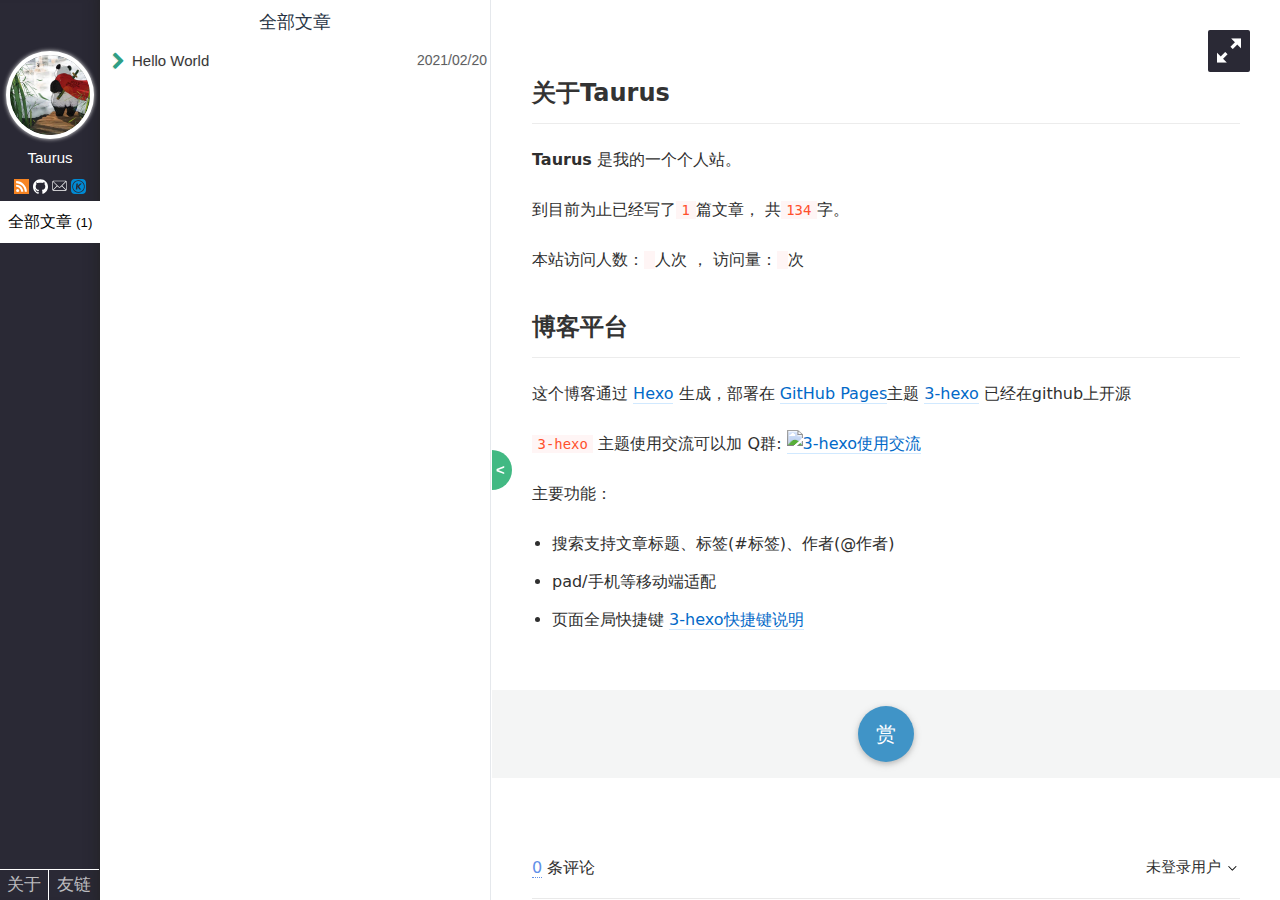
==== commit 1497d621: "Site updated: 2021-02-21 11:00:39" ====
--- a/index.html
+++ b/index.html
@@ -6,10 +6,12 @@
   <meta name="keywords" content="">
   <meta name="description" content="Hexo">
     <meta name="viewport" content="width=device-width, initial-scale=1, maximum-scale=1">
+<meta name="description" content="var isMobile &#x3D; navigator.userAgent.match(&#x2F;(phone|pad|pod|iPhone|iPod|ios|iPad|Android|Mobile|BlackBerry|IEMobile|MQQBrowser|JUC|Fennec|wOSBrowser|BrowserNG|WebOS|Symbian|Windows Phone)&#x2F;i)">
 <meta property="og:type" content="website">
 <meta property="og:title" content="about">
 <meta property="og:url" content="http://example.com/about/index.html">
 <meta property="og:site_name" content="Hexo">
+<meta property="og:description" content="var isMobile &#x3D; navigator.userAgent.match(&#x2F;(phone|pad|pod|iPhone|iPod|ios|iPad|Android|Mobile|BlackBerry|IEMobile|MQQBrowser|JUC|Fennec|wOSBrowser|BrowserNG|WebOS|Symbian|Windows Phone)&#x2F;i)">
 <meta property="og:locale" content="zh_CN">
 <meta property="article:published_time" content="2021-02-20T12:24:36.000Z">
 <meta property="article:modified_time" content="2021-02-20T12:24:36.630Z">
@@ -176,7 +178,7 @@
     </div>
 </div>
 <input type="hidden" id="yelog_site_posts_number" value="1">
-<input type="hidden" id="yelog_site_word_count" value="75">
+<input type="hidden" id="yelog_site_word_count" value="134">
 <div style="display: none">
     <span id="busuanzi_value_site_uv"></span>
     <span id="busuanzi_value_site_pv"></span>
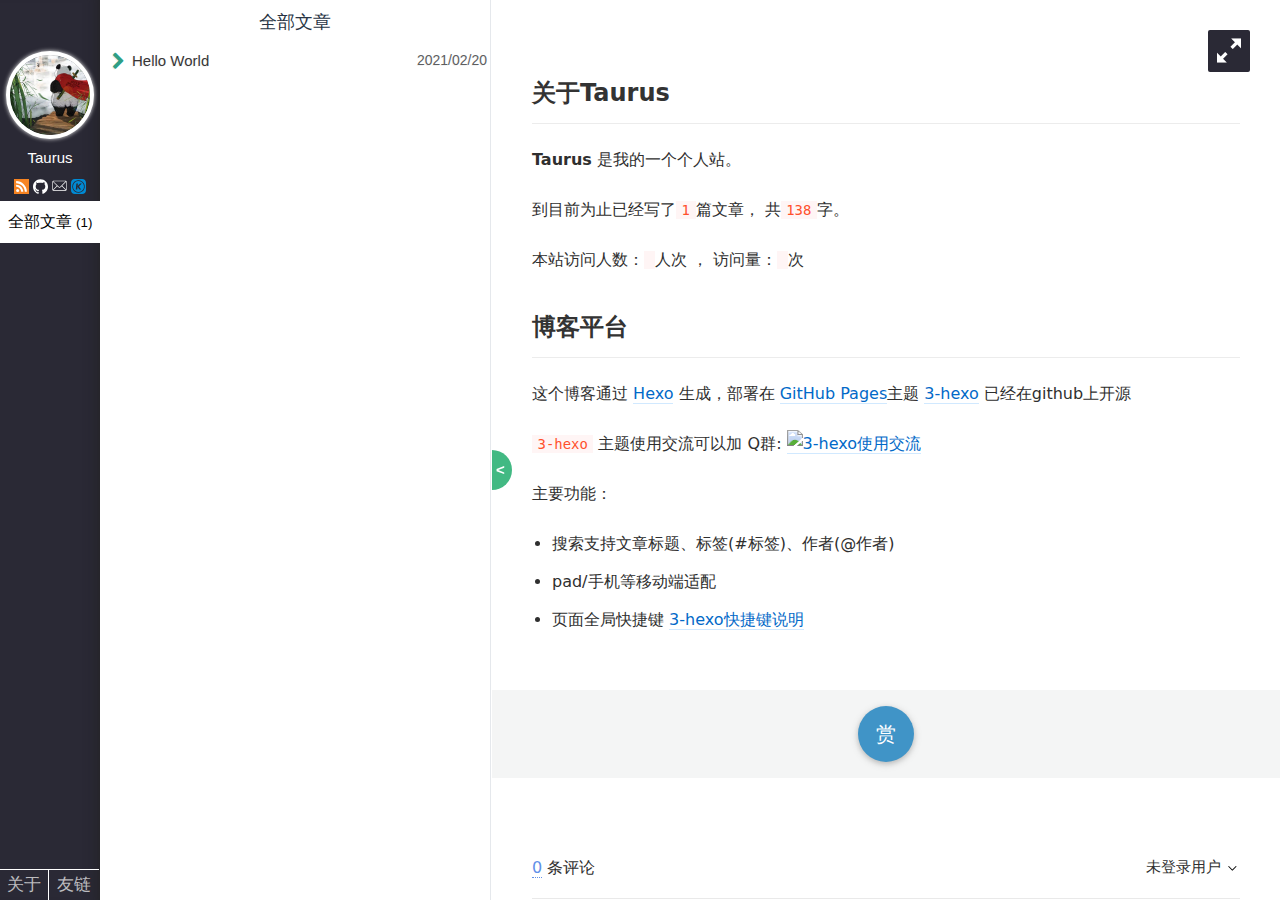
==== commit c8ab547d: "Site updated: 2021-02-21 11:37:58" ====
--- a/index.html
+++ b/index.html
@@ -178,7 +178,7 @@
     </div>
 </div>
 <input type="hidden" id="yelog_site_posts_number" value="1">
-<input type="hidden" id="yelog_site_word_count" value="134">
+<input type="hidden" id="yelog_site_word_count" value="138">
 <div style="display: none">
     <span id="busuanzi_value_site_uv"></span>
     <span id="busuanzi_value_site_pv"></span>
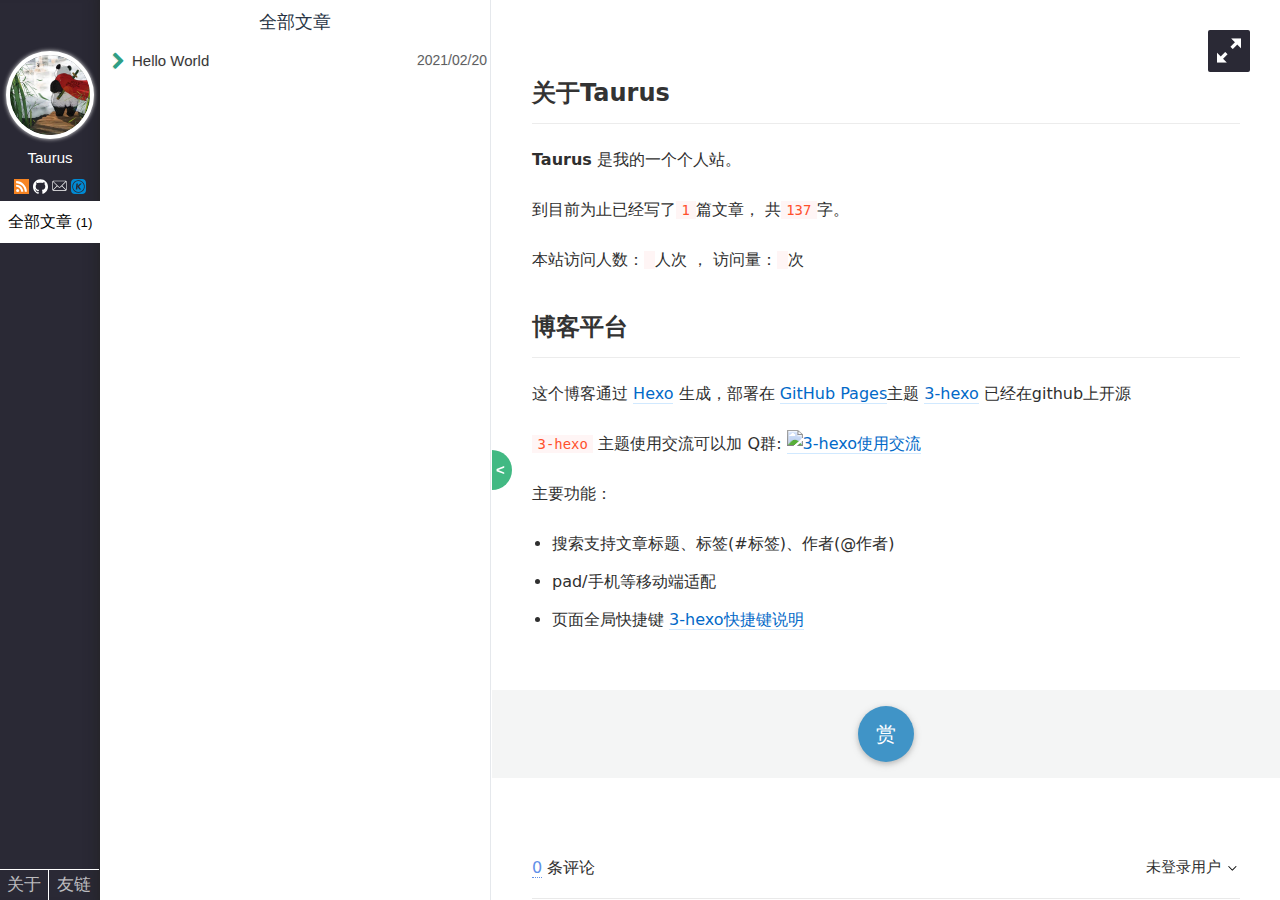
==== commit 843845f0: "Site updated: 2021-02-21 12:36:30" ====
--- a/index.html
+++ b/index.html
@@ -178,7 +178,7 @@
     </div>
 </div>
 <input type="hidden" id="yelog_site_posts_number" value="1">
-<input type="hidden" id="yelog_site_word_count" value="138">
+<input type="hidden" id="yelog_site_word_count" value="137">
 <div style="display: none">
     <span id="busuanzi_value_site_uv"></span>
     <span id="busuanzi_value_site_pv"></span>
@@ -527,4 +527,10 @@
 
 
 
+<div id="musicMouseDrag" style="position:fixed; z-index: 9999; bottom: 0; right: 0;">
+    <div id="musicDragArea" style="position: absolute; top: 0; left: 0; width: 100%;height: 10px;cursor: move; z-index: 10;"></div>
+    <iframe frameborder="no" border="0" marginwidth="0" marginheight="0" width=330 height=86 src="//music.163.com/outchain/player?type=2&id=38592976&auto=1&height=66"></iframe>
+</div>
+
+
 </html>
